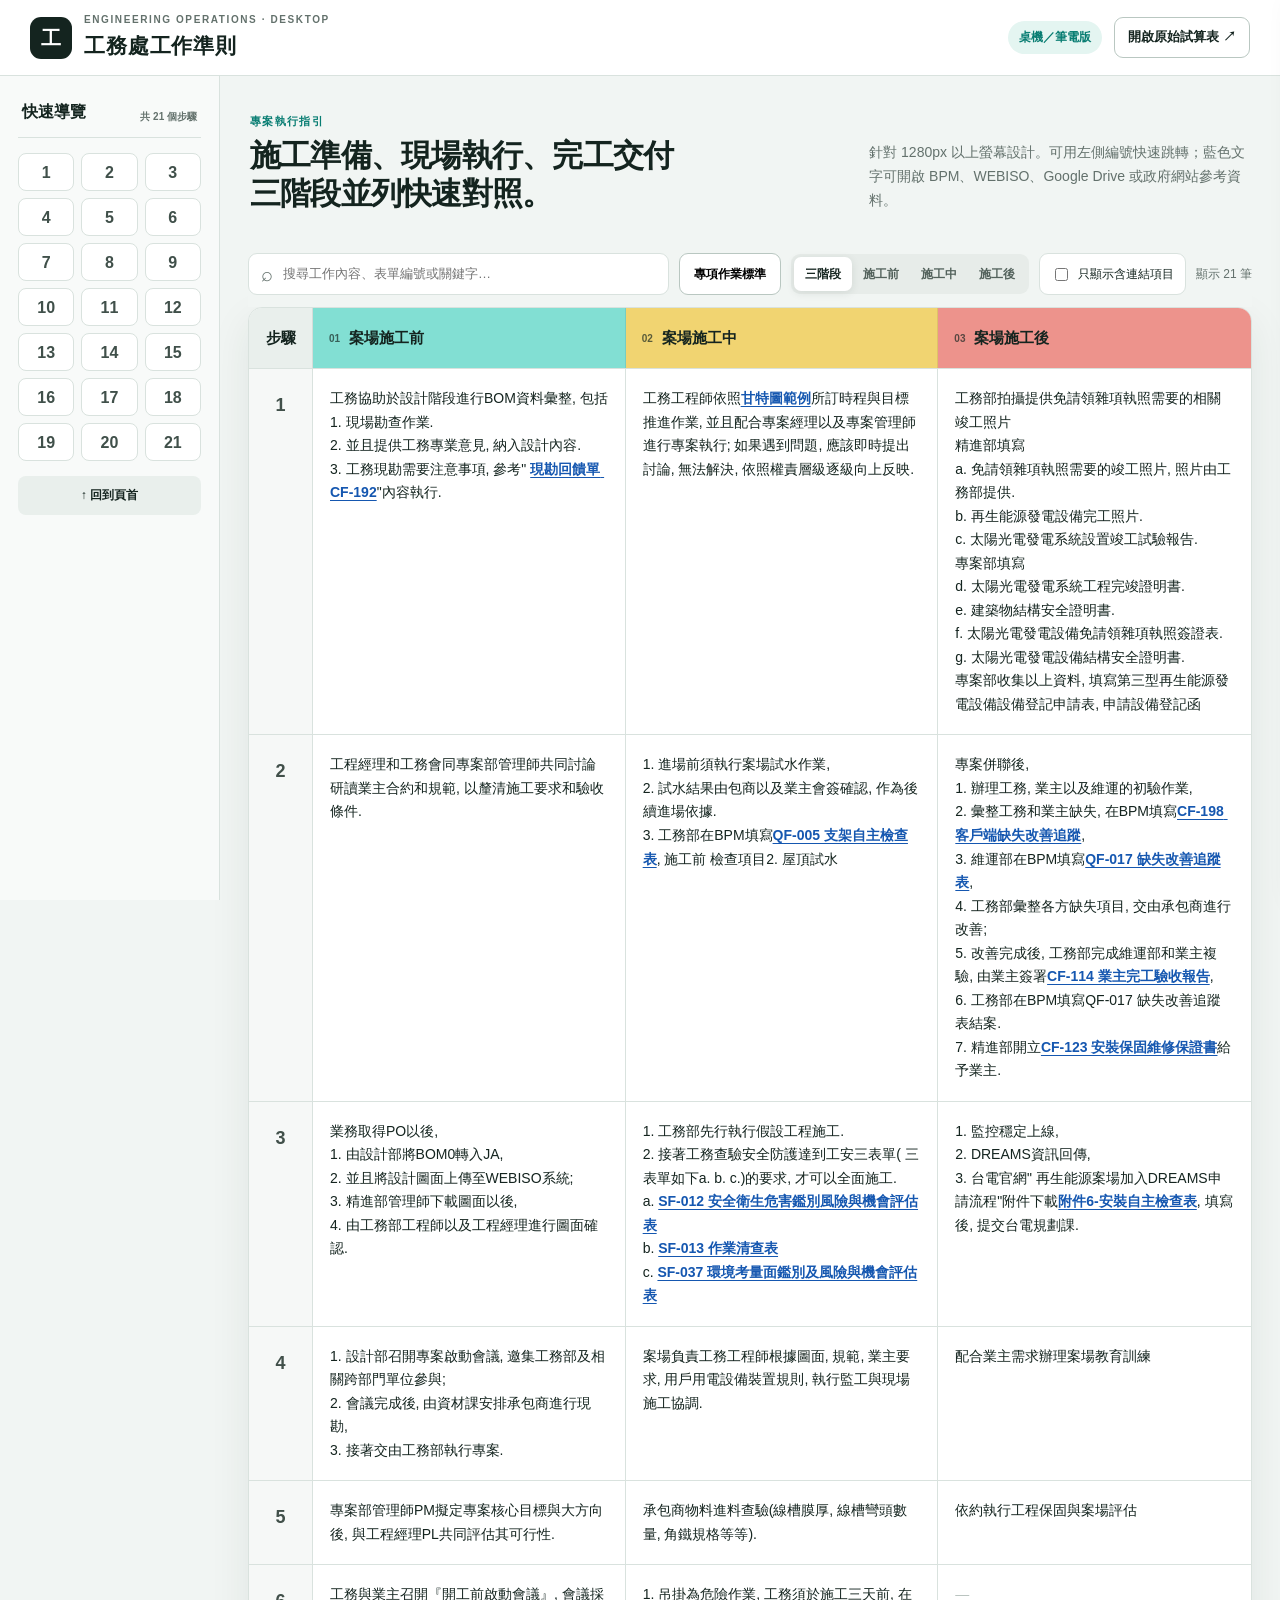
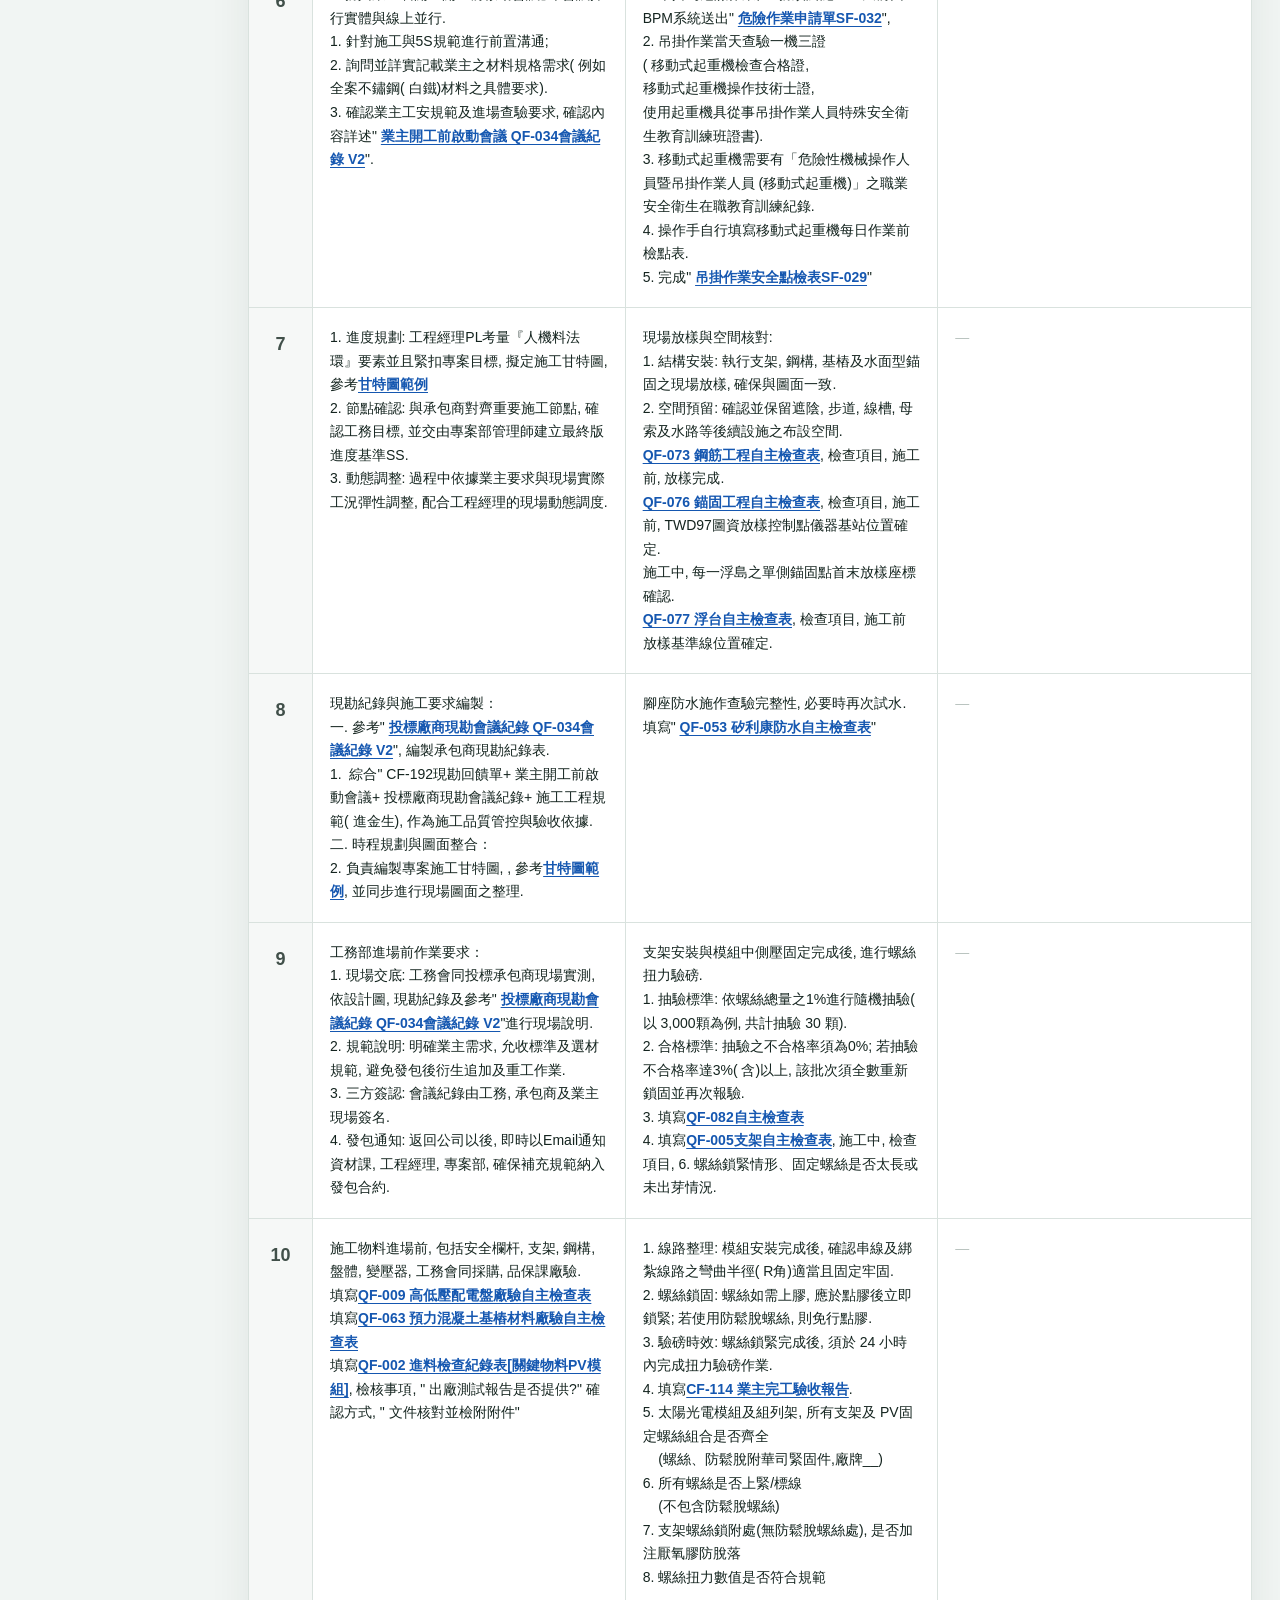
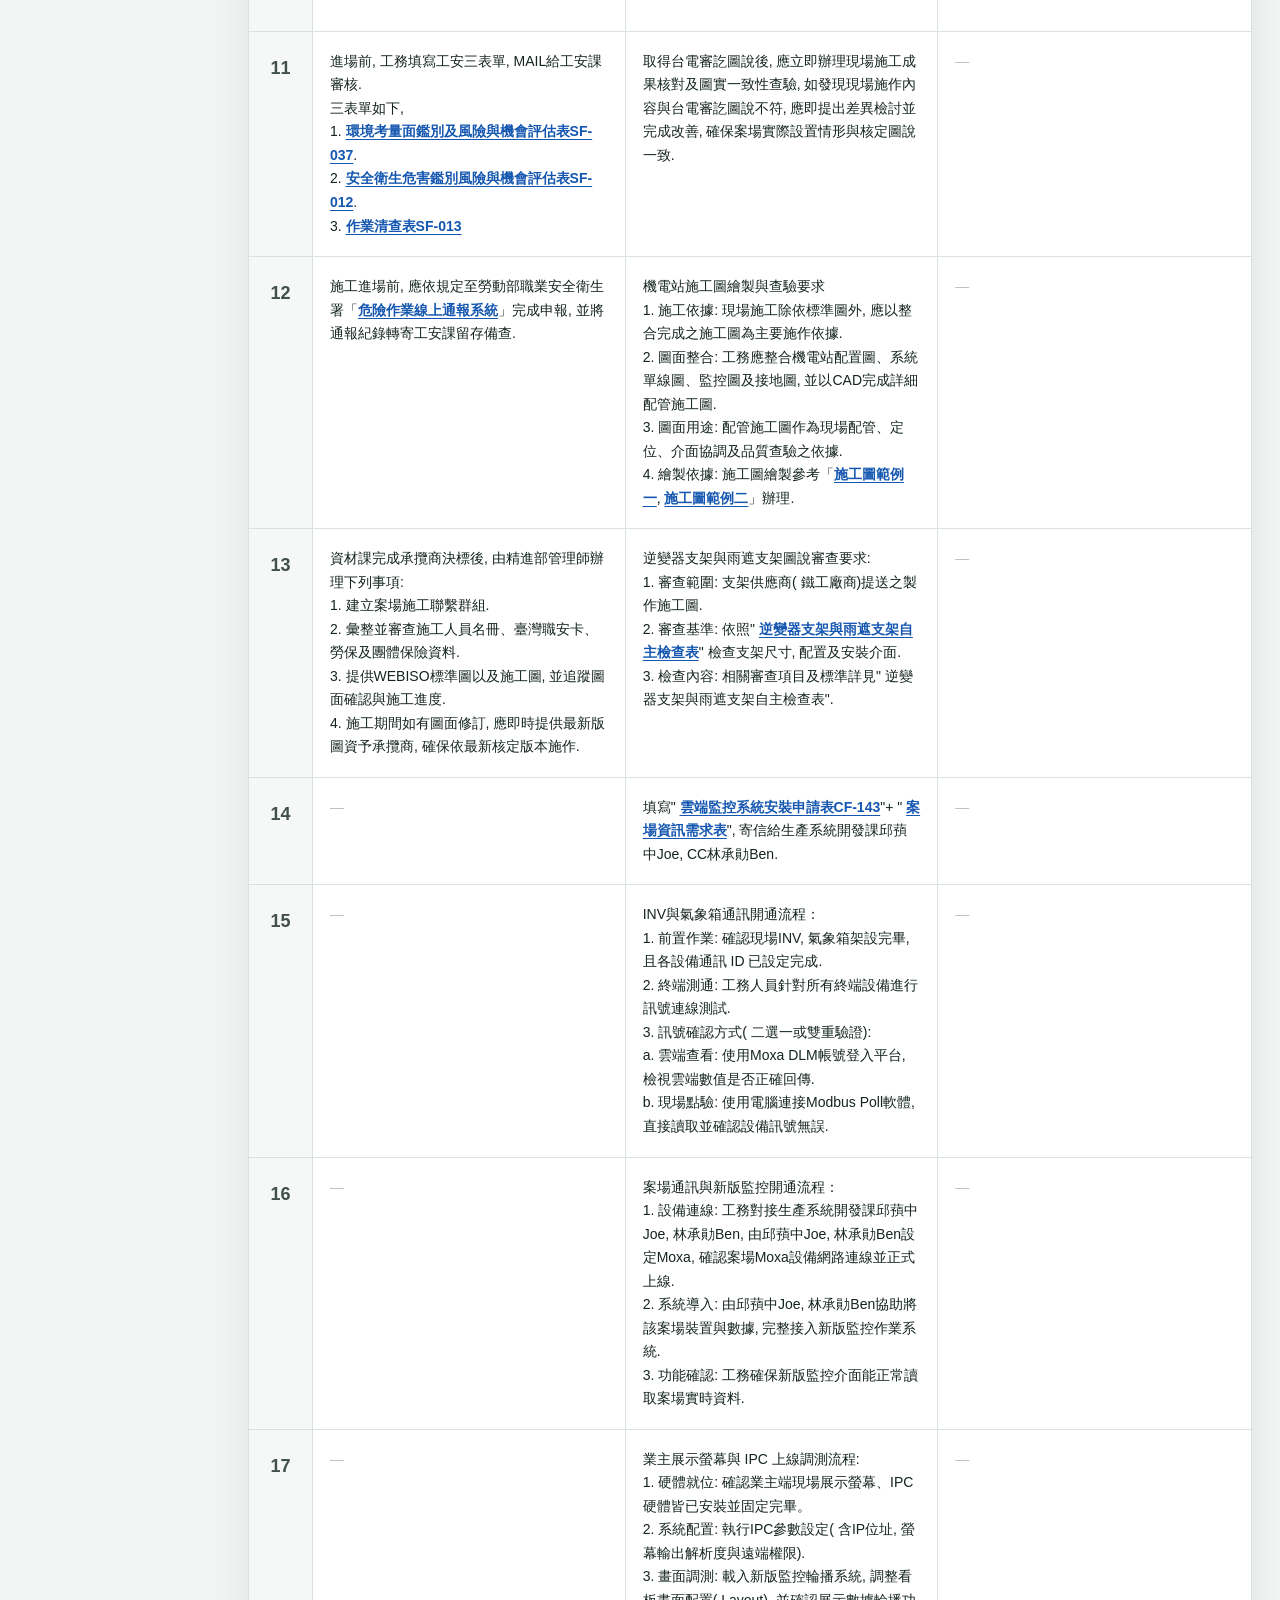
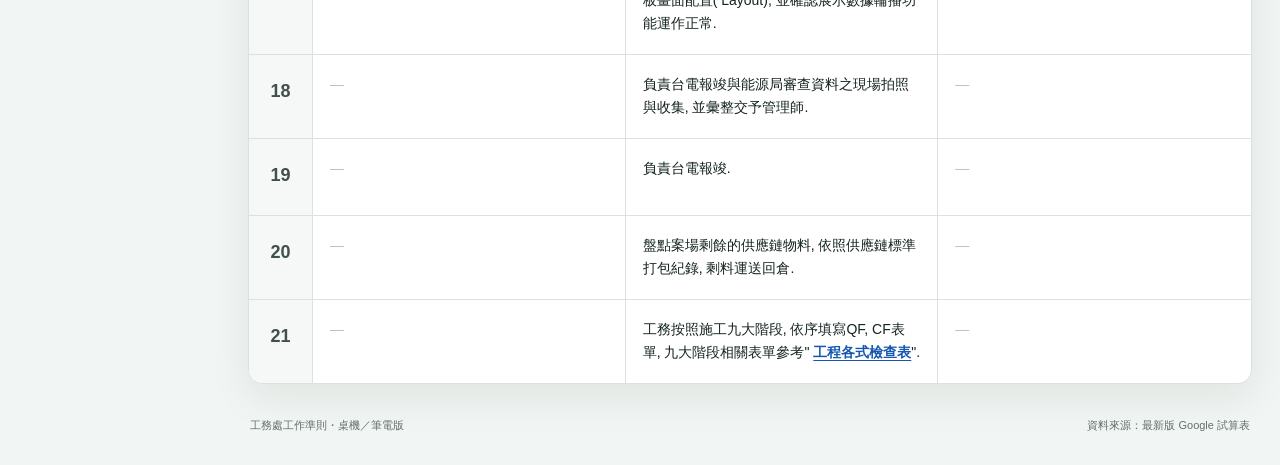
==== index.html @ b561207d "Update index.html" ====
<!doctype html>
<html lang="zh-Hant">
<head>
  <meta charset="utf-8">
  <meta name="viewport" content="width=device-width,initial-scale=1">
  <meta name="description" content="工務處工作準則桌機版：施工前、施工中與施工後工作指引及參考表單">
  <title>工務處工作準則｜桌機版</title>
  <link rel="stylesheet" href="style.css">
</head>
<body>
  <header class="topbar">
    <div class="brand"><span class="brand-mark" aria-hidden="true">工</span><div><p class="eyebrow">ENGINEERING OPERATIONS · DESKTOP</p><h1>工務處工作準則</h1></div></div>
    <div class="header-actions"><span class="desktop-badge">桌機／筆電版</span><a class="source-link" href="https://docs.google.com/spreadsheets/d/1gBMufgeZN5NfxECtjKewOIs8gn62aR02M7CRxchHTWQ/edit" target="_blank" rel="noopener noreferrer">開啟原始試算表 ↗</a></div>
  </header>
  <div class="workspace">
    <aside class="sidebar" aria-label="步驟快速導覽">
      <div class="sidebar-title"><span>快速導覽</span><small>共 21 個步驟</small></div>
      <nav id="stepNav" class="step-nav"></nav>
      <button id="backToTop" class="back-top" type="button">↑ 回到頁首</button>
    </aside>
    <main>
      <section class="intro"><div><p class="kicker">專案執行指引</p><h2>施工準備、現場執行、完工交付<br>三階段並列快速對照。</h2></div><p class="intro-copy">針對 1280px 以上螢幕設計。可用左側編號快速跳轉；藍色文字可開啟 BPM、WEBISO、Google Drive 或政府網站參考資料。</p></section>
      <section class="control-bar" aria-label="內容篩選">
        <label class="search"><span aria-hidden="true">⌕</span><input id="searchInput" type="search" placeholder="搜尋工作內容、表單編號或關鍵字…" autocomplete="off"></label>
<button id="cableOpen" class="special-btn" type="button">
  專項作業標準
</button>
        <nav class="stage-tabs" aria-label="施工階段"><button class="active" data-stage="all">三階段</button><button data-stage="before">施工前</button><button data-stage="during">施工中</button><button data-stage="after">施工後</button></nav>
        <label class="toggle"><input id="linksOnly" type="checkbox"><span>只顯示含連結項目</span></label>
        <span id="resultCount" class="result-count"></span>
      </section>
      <section class="guideline-shell">
        <div class="table-head"><div class="step-head">步驟</div><div class="stage-head before"><span>01</span>案場施工前</div><div class="stage-head during"><span>02</span>案場施工中</div><div class="stage-head after"><span>03</span>案場施工後</div></div>
        <div id="guidelineRows" class="guideline-rows"></div>
        <div id="emptyState" class="empty-state" hidden>找不到符合條件的工作項目。</div>
      </section>
      <footer><span>工務處工作準則・桌機／筆電版</span><span>資料來源：最新版 Google 試算表</span></footer>
    </main>
  </div>
  
<div id="cableOverlay" class="cable-overlay" hidden></div>

<aside id="cablePanel" class="cable-panel"
      aria-label="案場電纜報廢處理標準"
      aria-hidden="true">

  <div class="cable-header">
    <div>
      <small>工務處／專項作業標準 V1</small>
      <h2>案場電纜報廢處理標準</h2>
    </div>
    <button id="cableClose" type="button"
            aria-label="關閉查詢視窗">✕</button>
  </div>

  <div class="cable-body">
    
<section class="cable-section">
  <h3>太陽光電發電系統設計規範 V7</h3>
  <p>版次：2026/11/02｜設計三部</p>
  <p>包含系統設備規格、施工要求及標準圖。</p>
  <a href=https://drive.google.com/drive/u/0/home
     target="_blank"
     rel="noopener noreferrer">
    開啟完整設計規範 ↗
  </a>
</section>
<h3>選擇電纜種類</h3>

    <div class="cable-options">
      <label>
        <input type="radio" name="cableType"
               value="pv" checked>
        太陽能電纜 PV（4～6mm²）
      </label>

      <label>
        <input type="radio" name="cableType"
               value="xlpe">
        XLPE/PVC 電力電纜（8～300mm²）
      </label>

      <label>
        <input type="radio" name="cableType"
               value="hv">
        25kV（含）以上高壓電纜
      </label>
    </div>

    <div id="cableResult" aria-live="polite"></div>
  </div>
</aside>
<script src="script.js"></script>
</body>
</html>
---- style.css ----
:root{--ink:#14241f;--muted:#63716c;--line:#d9e2de;--paper:#fff;--bg:#f1f5f3;--before:#087d72;--during:#9b6505;--after:#ae3c37;--link:#1557b0;--sidebar:220px;--top:76px;--shadow:0 14px 40px rgba(28,52,44,.08)}
*{box-sizing:border-box}html{scroll-behavior:smooth;scroll-padding-top:154px}body{margin:0;background:var(--bg);color:var(--ink);font-family:"Microsoft JhengHei","Noto Sans TC",Arial,sans-serif;line-height:1.7;min-width:1100px}.topbar{height:var(--top);padding:0 30px;display:flex;align-items:center;justify-content:space-between;background:rgba(255,255,255,.96);border-bottom:1px solid var(--line);position:sticky;top:0;z-index:30;backdrop-filter:blur(10px)}.brand{display:flex;gap:12px;align-items:center}.brand-mark{width:42px;height:42px;border-radius:11px;display:grid;place-items:center;background:var(--ink);color:#fff;font-weight:800;font-size:20px}.brand p,.brand h1{margin:0}.eyebrow{font-size:10px;letter-spacing:.16em;color:var(--muted);font-weight:700}.brand h1{font-size:21px;letter-spacing:.04em}.header-actions{display:flex;align-items:center;gap:12px}.desktop-badge{font-size:12px;font-weight:800;color:var(--before);background:#e4f5f1;padding:6px 11px;border-radius:999px}.source-link{color:var(--ink);text-decoration:none;border:1px solid #b9c7c1;border-radius:9px;padding:8px 13px;font-size:13px;font-weight:700}.source-link:hover{background:var(--ink);color:#fff}.workspace{display:grid;grid-template-columns:var(--sidebar) minmax(0,1fr);max-width:1920px;margin:auto}.sidebar{height:calc(100vh - var(--top));position:sticky;top:var(--top);padding:22px 18px;border-right:1px solid var(--line);background:#f8faf9;overflow:auto}.sidebar-title{display:flex;justify-content:space-between;align-items:end;padding:0 4px 12px;border-bottom:1px solid var(--line);font-weight:800}.sidebar-title small{color:var(--muted);font-size:10px;font-weight:600}.step-nav{display:grid;grid-template-columns:repeat(3,1fr);gap:7px;padding:15px 0}.step-nav button{height:38px;border:1px solid var(--line);border-radius:8px;background:#fff;color:#40504a;font:inherit;font-weight:800;cursor:pointer}.step-nav button:hover,.step-nav button.active{color:#fff;background:var(--ink);border-color:var(--ink)}.step-nav button[hidden]{display:none}.back-top{width:100%;border:0;border-radius:8px;background:#e9efec;color:var(--ink);padding:9px;font:inherit;font-size:12px;font-weight:800;cursor:pointer}.back-top:hover{background:#dce6e1}main{width:100%;min-width:0;padding:0 28px}.intro{padding:36px 2px 28px;display:grid;grid-template-columns:minmax(520px,1.2fr) minmax(320px,.8fr);gap:48px;align-items:end}.kicker{margin:0 0 6px;color:var(--before);font-weight:800;letter-spacing:.12em;font-size:11px}.intro h2{font-size:clamp(28px,2.4vw,42px);line-height:1.24;margin:0;letter-spacing:-.025em}.intro-copy{margin:0;color:var(--muted);font-size:14px;max-width:560px}.control-bar{position:sticky;top:var(--top);z-index:22;display:flex;align-items:center;gap:10px;padding:12px 0;background:var(--bg)}.search{height:42px;min-width:300px;max-width:480px;flex:1;display:flex;align-items:center;gap:8px;background:#fff;border:1px solid var(--line);border-radius:9px;padding:0 12px}.search span{font-size:20px;color:var(--muted)}.search input{width:100%;border:0;outline:0;background:transparent;font:inherit;font-size:13px;color:inherit}.stage-tabs{display:flex;background:#e7ece9;border-radius:9px;padding:3px}.stage-tabs button{border:0;background:transparent;border-radius:7px;padding:7px 11px;white-space:nowrap;font:inherit;font-size:12px;font-weight:800;color:#53625c;cursor:pointer}.stage-tabs button.active{background:#fff;color:var(--ink);box-shadow:0 2px 8px rgba(25,45,38,.1)}.toggle{height:42px;display:flex;align-items:center;gap:7px;padding:0 11px;border:1px solid var(--line);border-radius:9px;background:#fff;font-size:12px;cursor:pointer;white-space:nowrap}.toggle input{accent-color:var(--before)}.result-count{margin-left:auto;color:var(--muted);font-size:12px;white-space:nowrap}.guideline-shell{background:var(--paper);border:1px solid var(--line);border-radius:14px;box-shadow:var(--shadow);overflow:clip;margin-bottom:28px}.table-head,.guideline-row{display:grid;grid-template-columns:64px repeat(3,minmax(250px,1fr))}.guideline-shell:not([data-stage="all"]) .table-head{grid-template-columns:64px minmax(0,1fr)}.guideline-shell[data-stage="before"] .stage-head:not(.before),.guideline-shell[data-stage="during"] .stage-head:not(.during),.guideline-shell[data-stage="after"] .stage-head:not(.after){display:none}.table-head{position:sticky;top:calc(var(--top) + 66px);z-index:20;border-bottom:1px solid var(--line)}.table-head>div{min-height:60px;display:flex;align-items:center;padding:11px 16px;font-size:15px;font-weight:800;border-right:1px solid rgba(0,0,0,.08)}.table-head>div:last-child{border-right:0}.step-head{justify-content:center;background:#e9efec}.stage-head span{font-size:10px;opacity:.68;margin-right:9px}.stage-head.before{background:#82dfd3}.stage-head.during{background:#f1d471}.stage-head.after{background:#ed938c}.guideline-row{border-bottom:1px solid var(--line);scroll-margin-top:150px}.guideline-row:last-child{border-bottom:0}.step-cell{background:#f6f8f7;display:flex;align-items:flex-start;justify-content:center;padding-top:21px;font-size:18px;font-weight:800;color:#41504a;border-right:1px solid var(--line)}.content-cell{padding:18px 17px;white-space:pre-wrap;font-size:14px;line-height:1.68;border-right:1px solid var(--line);min-height:76px;overflow-wrap:anywhere}.content-cell:last-child{border-right:0}.content-cell:empty:after{content:"—";color:#bac4c0}.content-cell a{color:var(--link);font-weight:700;text-decoration-thickness:1px;text-underline-offset:3px}.content-cell a:hover{color:#0a3e80;background:#eaf2ff}.guideline-row:hover .content-cell{background:#fbfcfb}.stage-hidden{display:none}.guideline-shell:not([data-stage="all"]) .guideline-row{grid-template-columns:64px minmax(0,1fr)}.guideline-shell[data-stage="all"] .content-cell[data-stage="before"]{grid-column:2}.guideline-shell[data-stage="all"] .content-cell[data-stage="during"]{grid-column:3}.guideline-shell[data-stage="all"] .content-cell[data-stage="after"]{grid-column:4}.empty-state{text-align:center;padding:65px 20px;color:var(--muted)}footer{padding:4px 2px 30px;color:var(--muted);display:flex;justify-content:space-between;font-size:11px}
@media(max-width:1250px){:root{--sidebar:190px}main{padding:0 20px}.intro{grid-template-columns:1fr;gap:12px}.control-bar{gap:7px}.search{min-width:260px}.stage-tabs button{padding:7px 8px}.content-cell{font-size:13px;padding:16px 14px}}
@media print{body{min-width:0;background:#fff}.topbar,.sidebar,.control-bar,footer{display:none}.workspace{display:block}.intro{padding:10px 0 18px}.guideline-shell{box-shadow:none}.table-head{position:static}.content-cell{font-size:10px;padding:9px}.step-cell{font-size:12px;padding-top:9px}main{padding:0}}

/* 專項作業標準入口 */
.special-btn {
  border: 1px solid #b9c7c1;
  background: white;
  border-radius: 9px;
  padding: 10px 14px;
  font: inherit;
  font-size: 12px;
  font-weight: 800;
  white-space: nowrap;
  cursor: pointer;
}
.special-btn:hover {
  background: #e4f5f1;
}

/* 遮罩 */
.cable-overlay[hidden] {
  display: none;
}
.cable-overlay {
  position: fixed;
  inset: 0;
  background: rgba(0,0,0,.35);
  z-index: 100;
}

/* 右側抽屜 */
.cable-panel {
  position: fixed;
  right: 0;
  top: 0;
  width: min(580px, 100vw);
  height: 100vh;
  height: 100dvh;
  background: #fff;
  z-index: 101;
  box-shadow: -8px 0 30px rgba(0,0,0,.15);
  transform: translateX(105%);
  transition: transform .25s ease;
  display: flex;
  flex-direction: column;
}
.cable-panel.open {
  transform: translateX(0);
}
.cable-header {
  display: flex;
  justify-content: space-between;
  align-items: flex-start;
  padding: 22px;
  border-bottom: 1px solid #d9e2de;
}
.cable-header small {
  color: #63716c;
}
.cable-header h2 {
  font-size: 21px;
  margin: 4px 0 0;
}
#cableClose {
  border: 0;
  background: #e9efec;
  padding: 8px 13px;
  border-radius: 8px;
  cursor: pointer;
}
.cable-body {
  padding: 22px;
  overflow-y: auto;
  flex: 1;
}
.cable-body h3 {
  margin: 0 0 12px;
}
.cable-options {
  display: grid;
  gap: 9px;
  margin-bottom: 24px;
}
.cable-options label {
  border: 1px solid #d9e2de;
  border-radius: 9px;
  padding: 11px;
  cursor: pointer;
}
.cable-options label:has(input:checked) {
  background: #e4f5f1;
  border-color: #087d72;
}
.cable-options input {
  accent-color: #087d72;
  margin-right: 8px;
}

/* 查詢結果 */
.cable-section {
  background: #f8faf9;
  border: 1px solid #d9e2de;
  border-radius: 11px;
  margin-bottom: 13px;
  padding: 16px;
}
.cable-section h3 {
  color: #14241f;
  font-size: 16px;
  margin: 0 0 10px;
}
.cable-section ol {
  margin: 0;
  padding-left: 24px;
}
.cable-section li {
  margin: 5px 0;
}
.cable-section h4 {
  margin: 12px 0 6px;
  color: #087d72;
}
.cable-section h4:first-of-type {
  margin-top: 0;
}
.cable-section li,
.cable-section p {
  font-size: 14px;
  line-height: 1.8;
}
body.cable-open {
  overflow: hidden;
}

@media (max-width: 600px) {
  .cable-header, .cable-body {
    padding: 16px;
  }
  .cable-header h2 {
    font-size: 18px;
  }
}
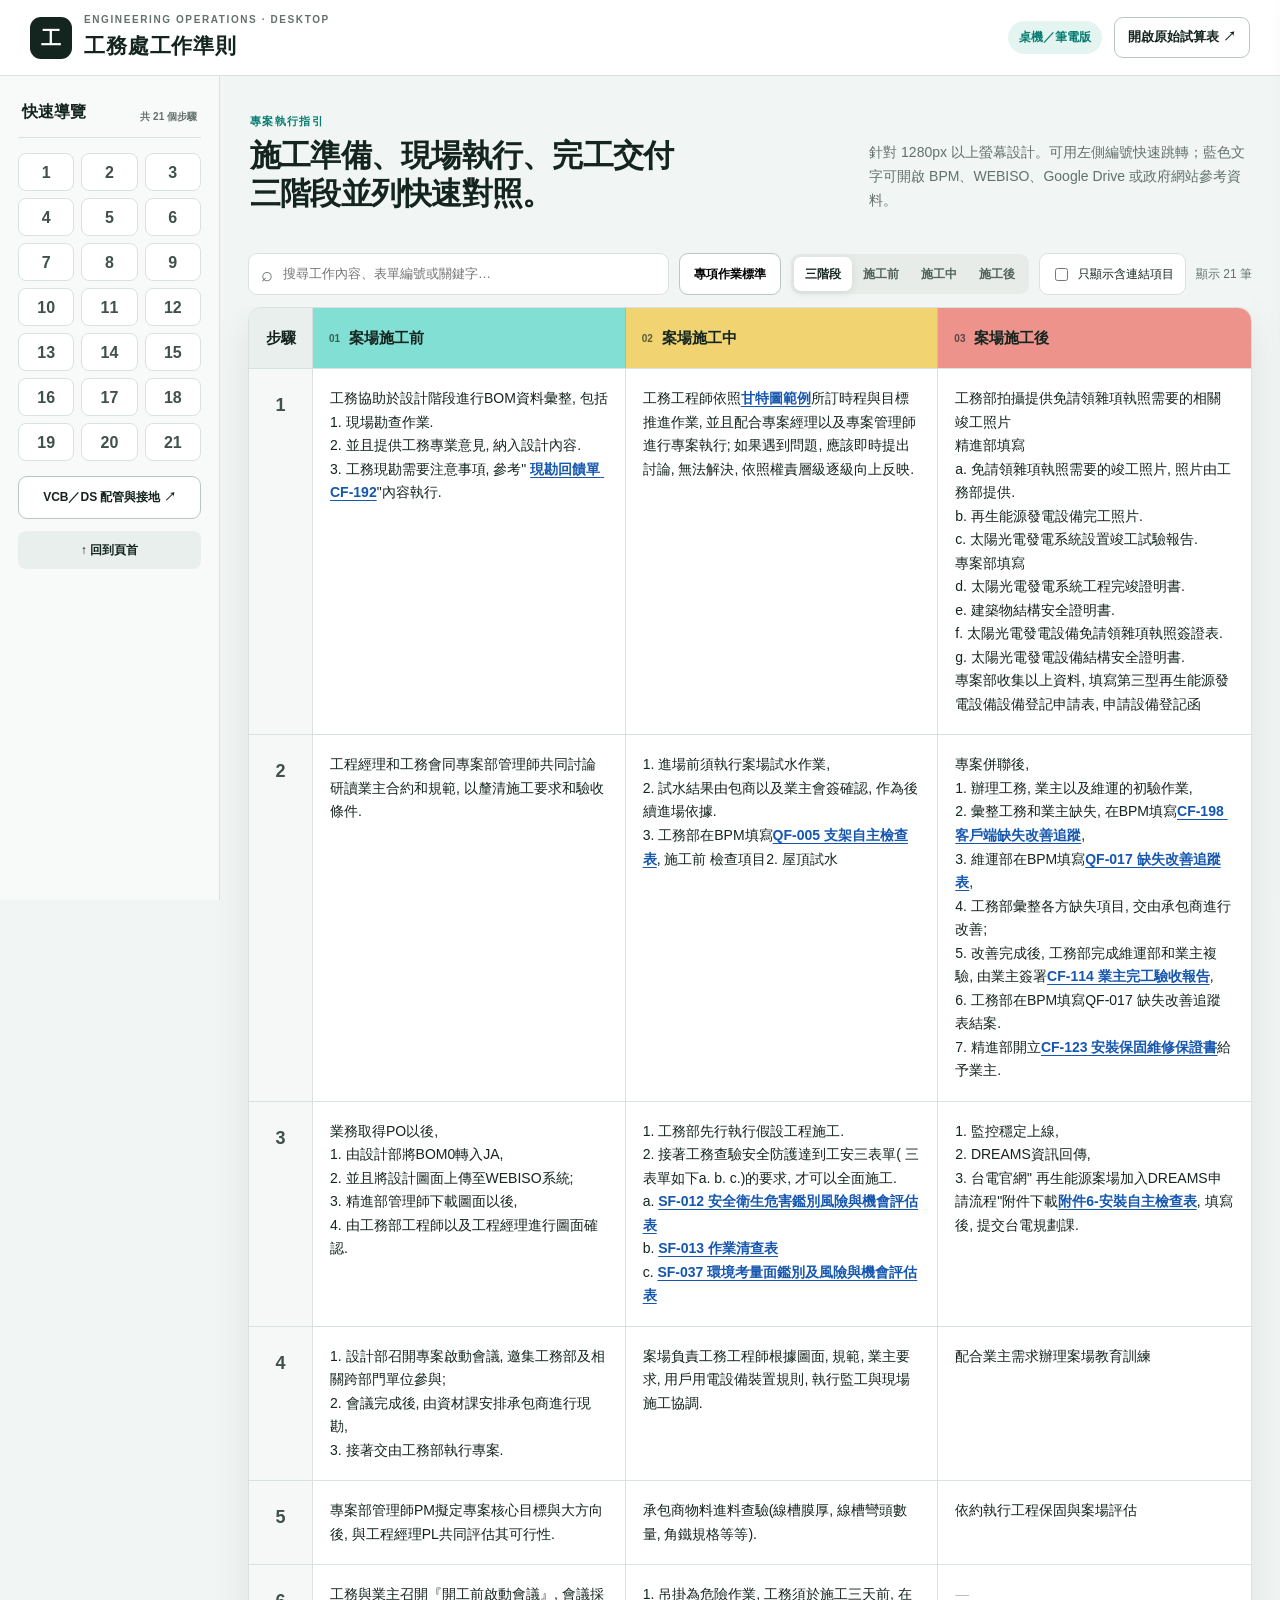
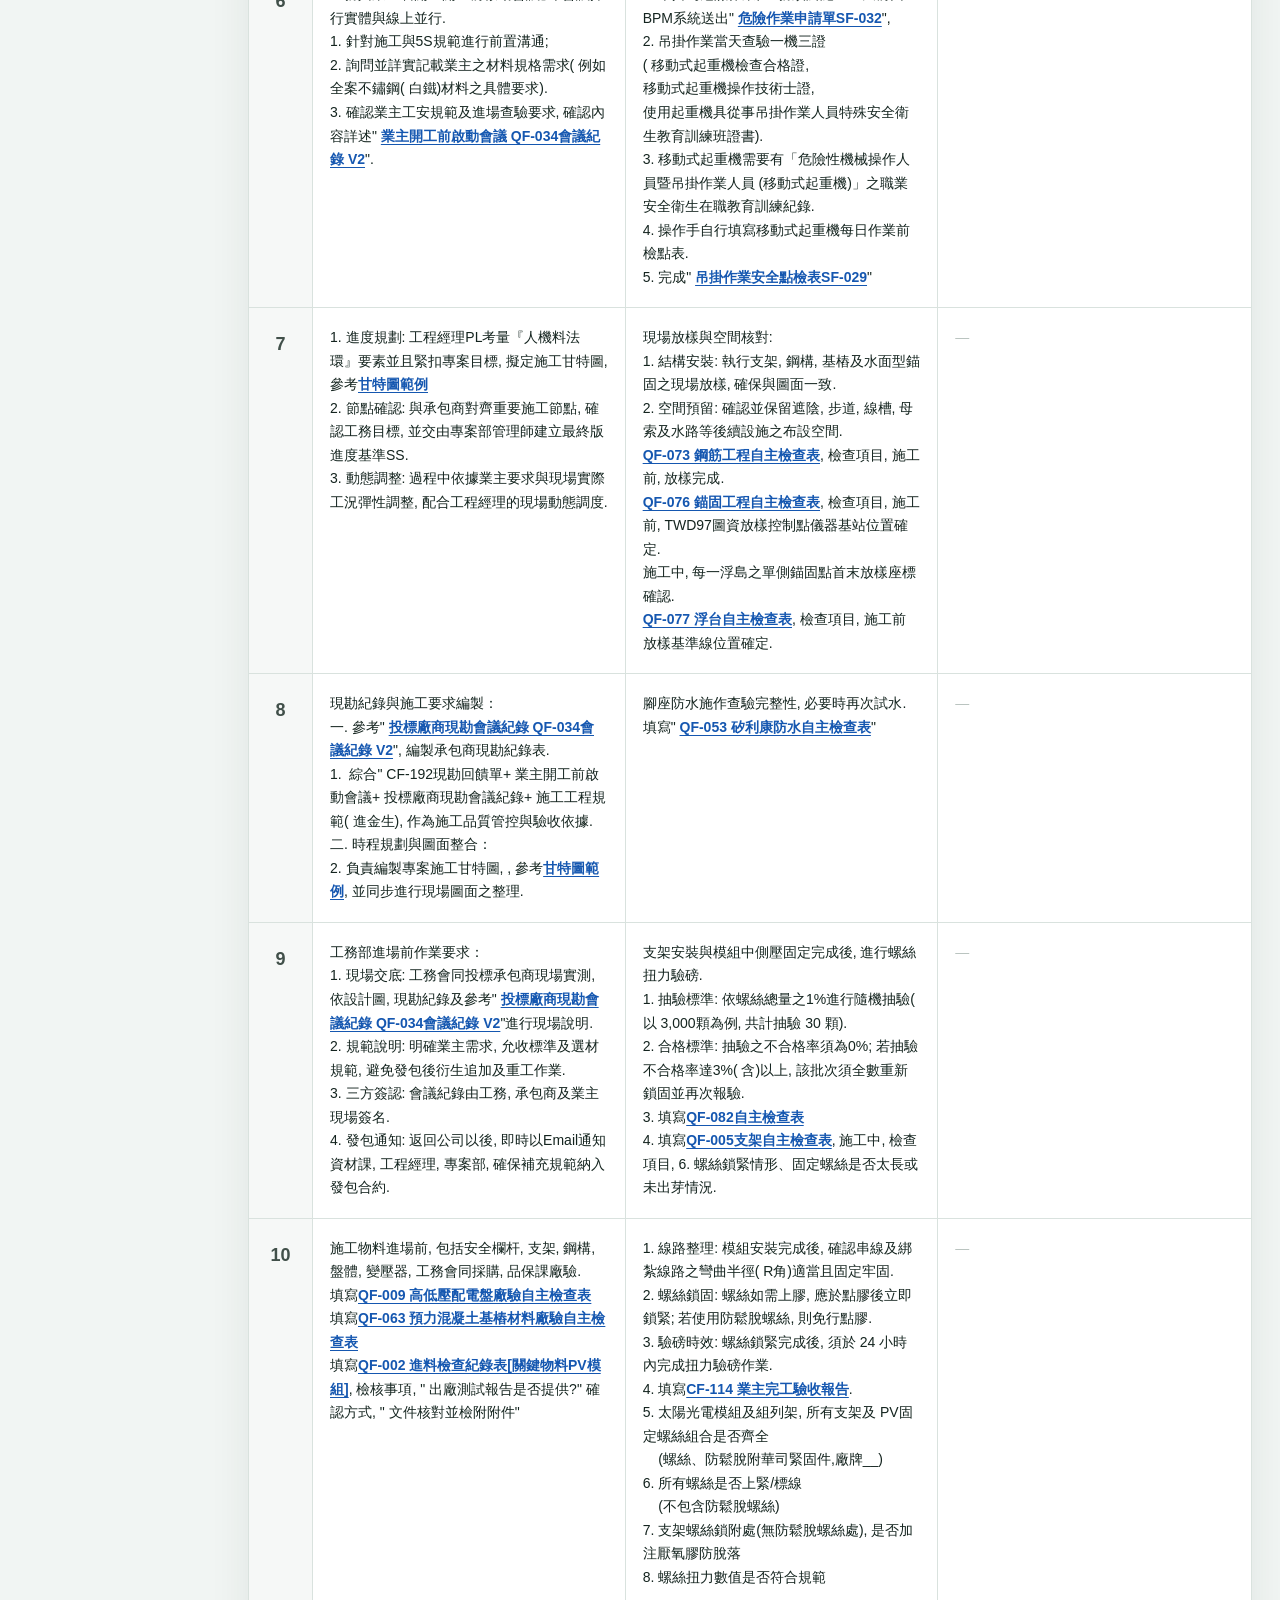
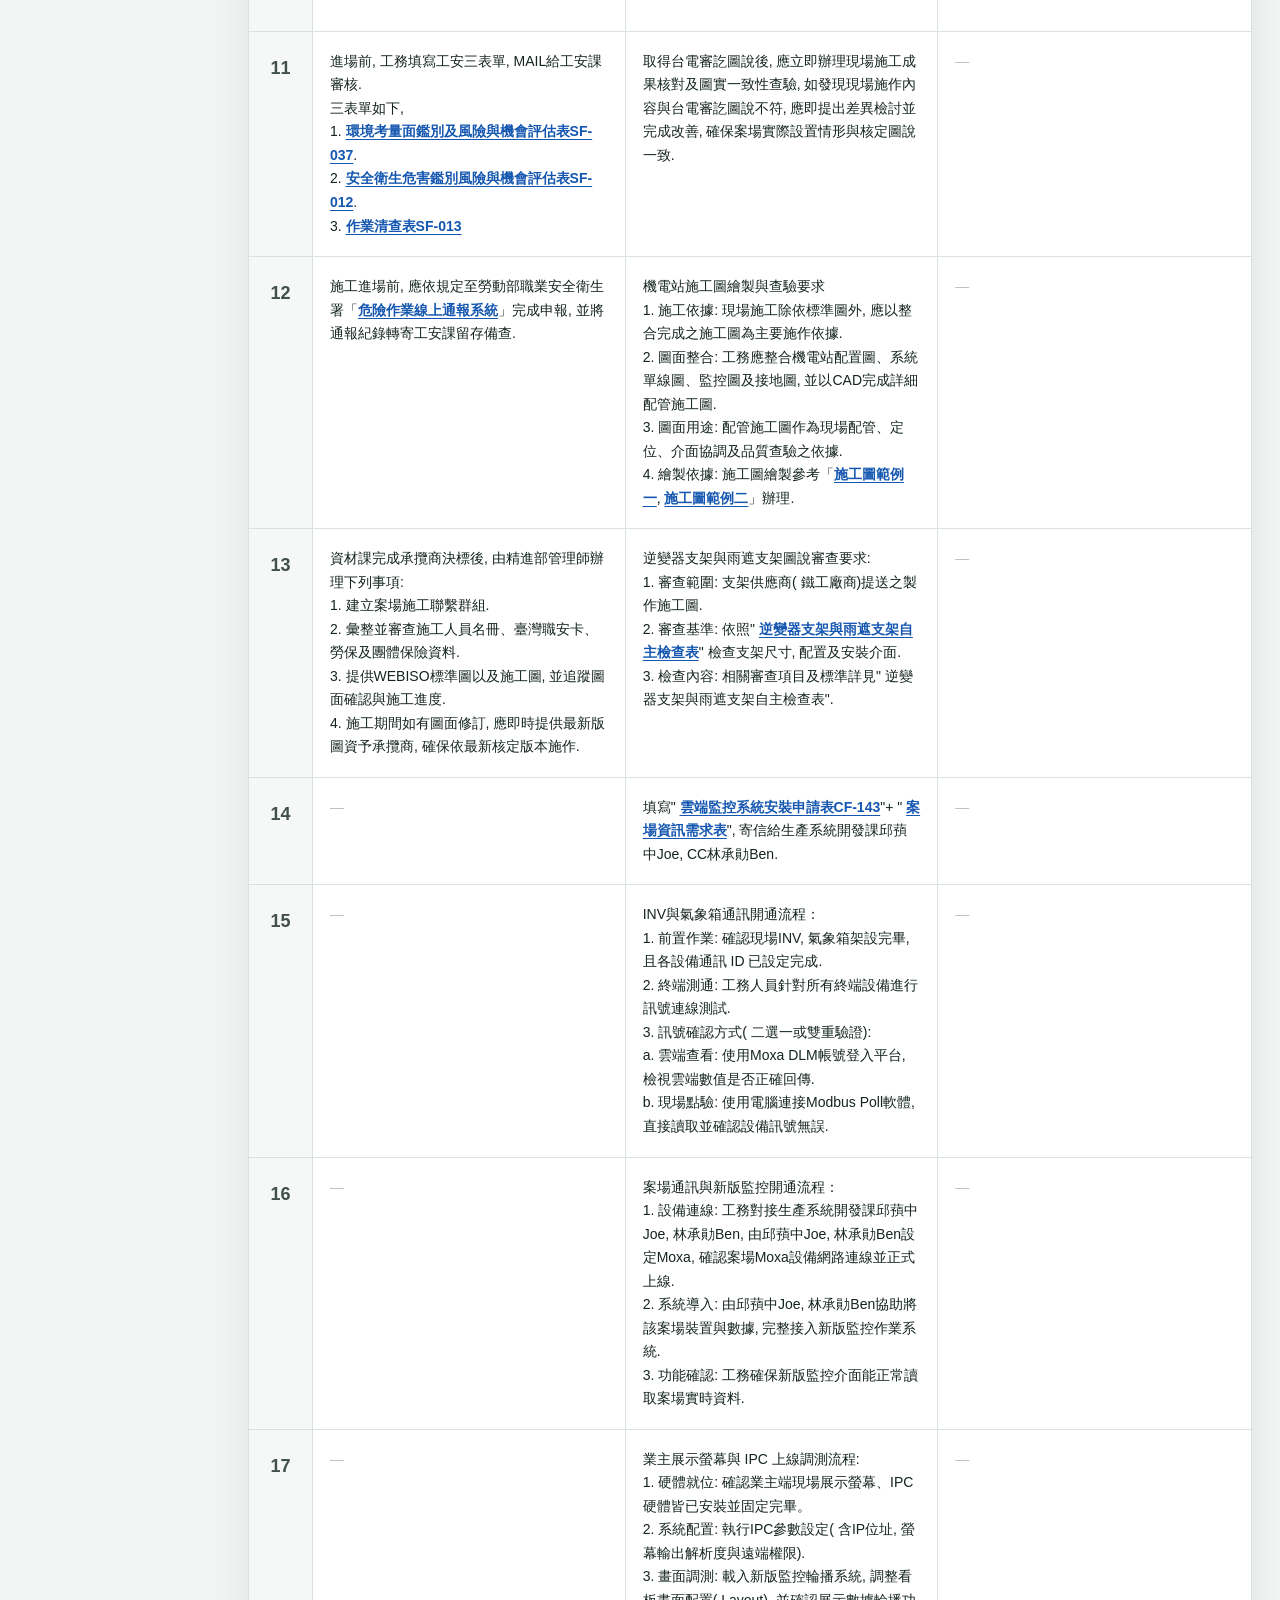
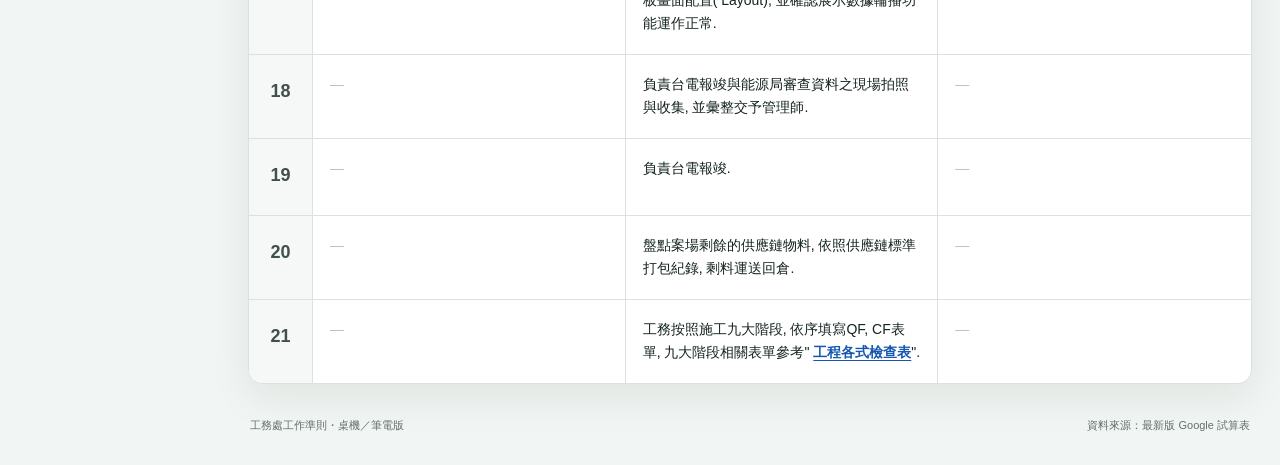
==== commit 412f99f0: "Add VCB and DS piping reference page from 2507_001 with source and navigation" ====
--- a/index.html
+++ b/index.html
@@ -16,6 +16,7 @@
     <aside class="sidebar" aria-label="步驟快速導覽">
       <div class="sidebar-title"><span>快速導覽</span><small>共 21 個步驟</small></div>
       <nav id="stepNav" class="step-nav"></nav>
+      <a class="special-btn" href="2507.html" style="display:block;text-align:center;text-decoration:none;color:inherit;margin-bottom:12px">VCB／DS 配管與接地 ↗</a>
       <button id="backToTop" class="back-top" type="button">↑ 回到頁首</button>
     </aside>
     <main>
@@ -55,16 +56,21 @@
 
   <div class="cable-body">
     
+
 <section class="cable-section">
   <h3>太陽光電發電系統設計規範 V7</h3>
   <p>版次：2026/11/02｜設計三部</p>
   <p>包含系統設備規格、施工要求及標準圖。</p>
-  <a href=https://drive.google.com/drive/u/0/home
+
+  <a href="https://drive.google.com/file/d/191LXZxrk0LIBOoqGJbNFPIChPQBLdpWG/view?usp=drive_link"
      target="_blank"
      rel="noopener noreferrer">
     開啟完整設計規範 ↗
   </a>
 </section>
+
+<section class="cable-section"><h3>VCB／DS 配管與接地筆記</h3><p>設備接地、監控通訊、UPS 電源及 PT／MOF／DS 配管路徑，附手寫原稿核對。</p><a href="2507.html">開啟一頁式作業參考 ↗</a></section>
+
 <h3>選擇電纜種類</h3>
 
     <div class="cable-options">
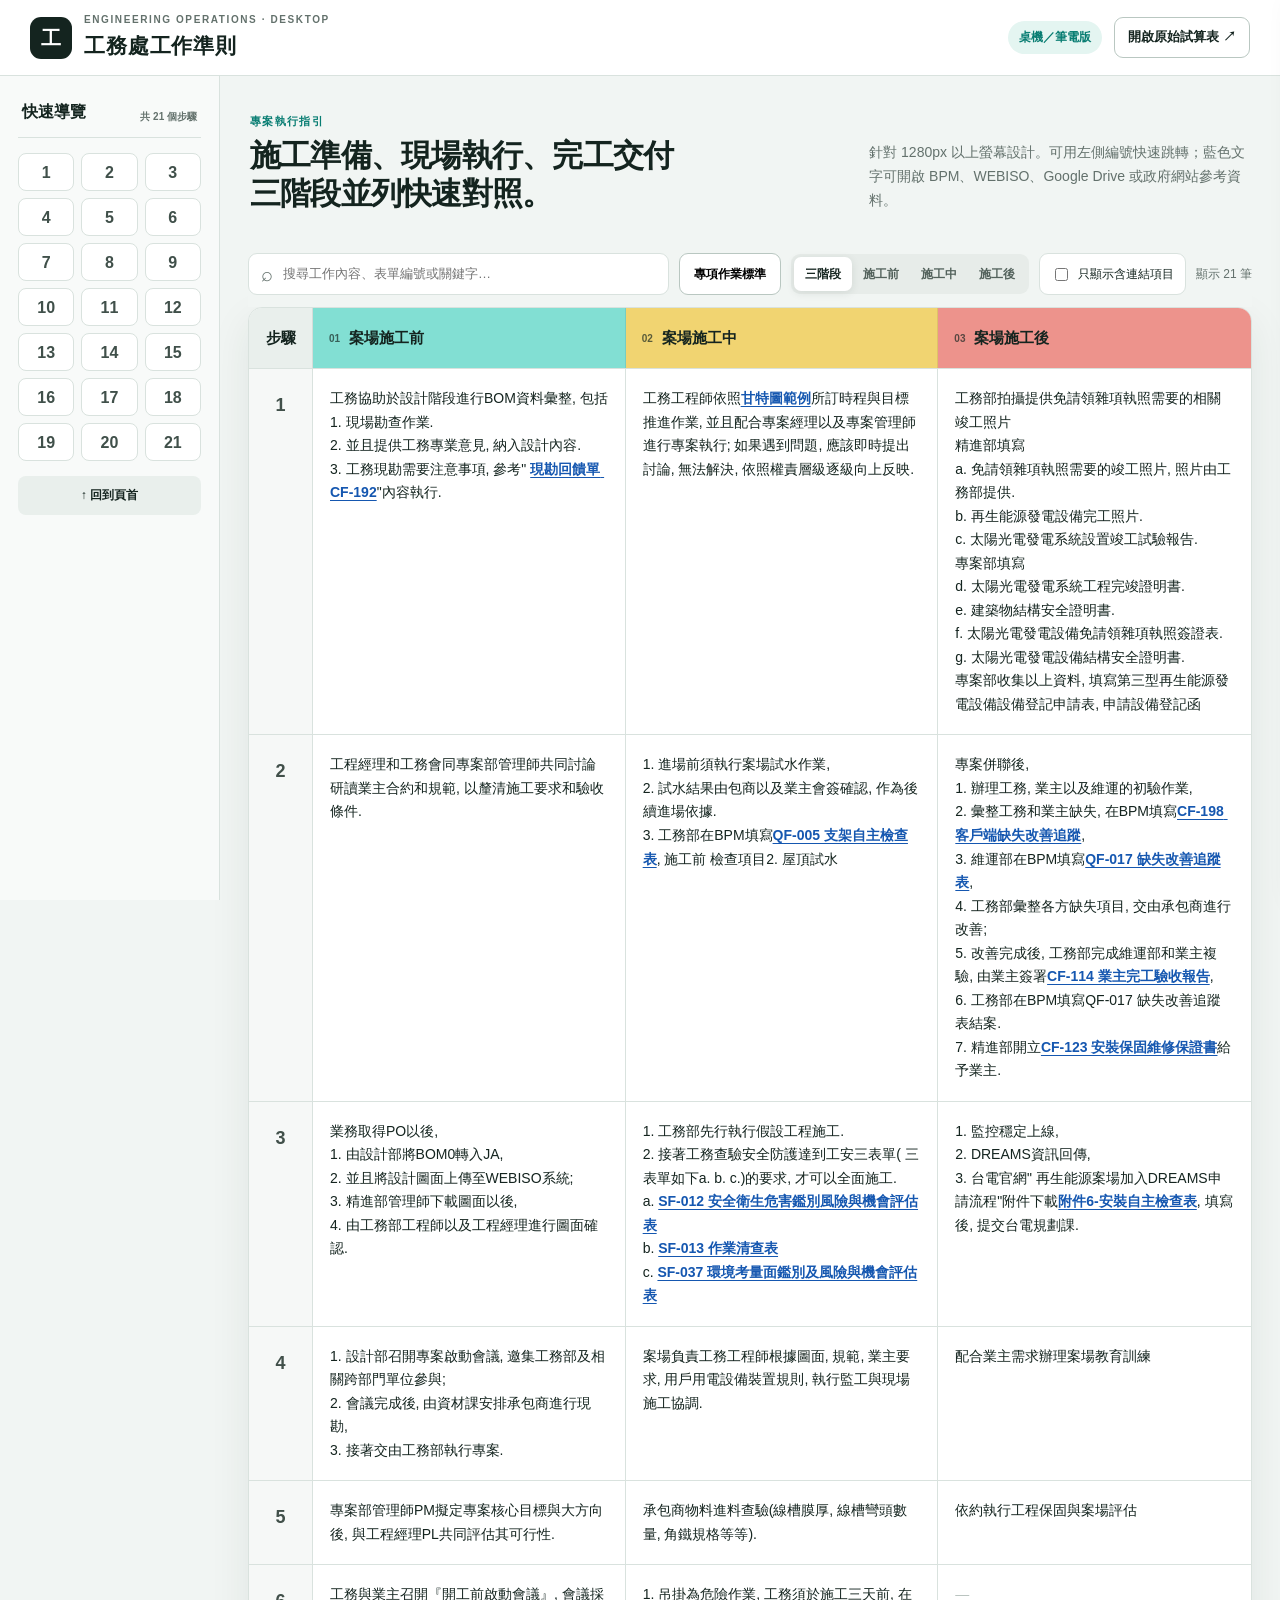
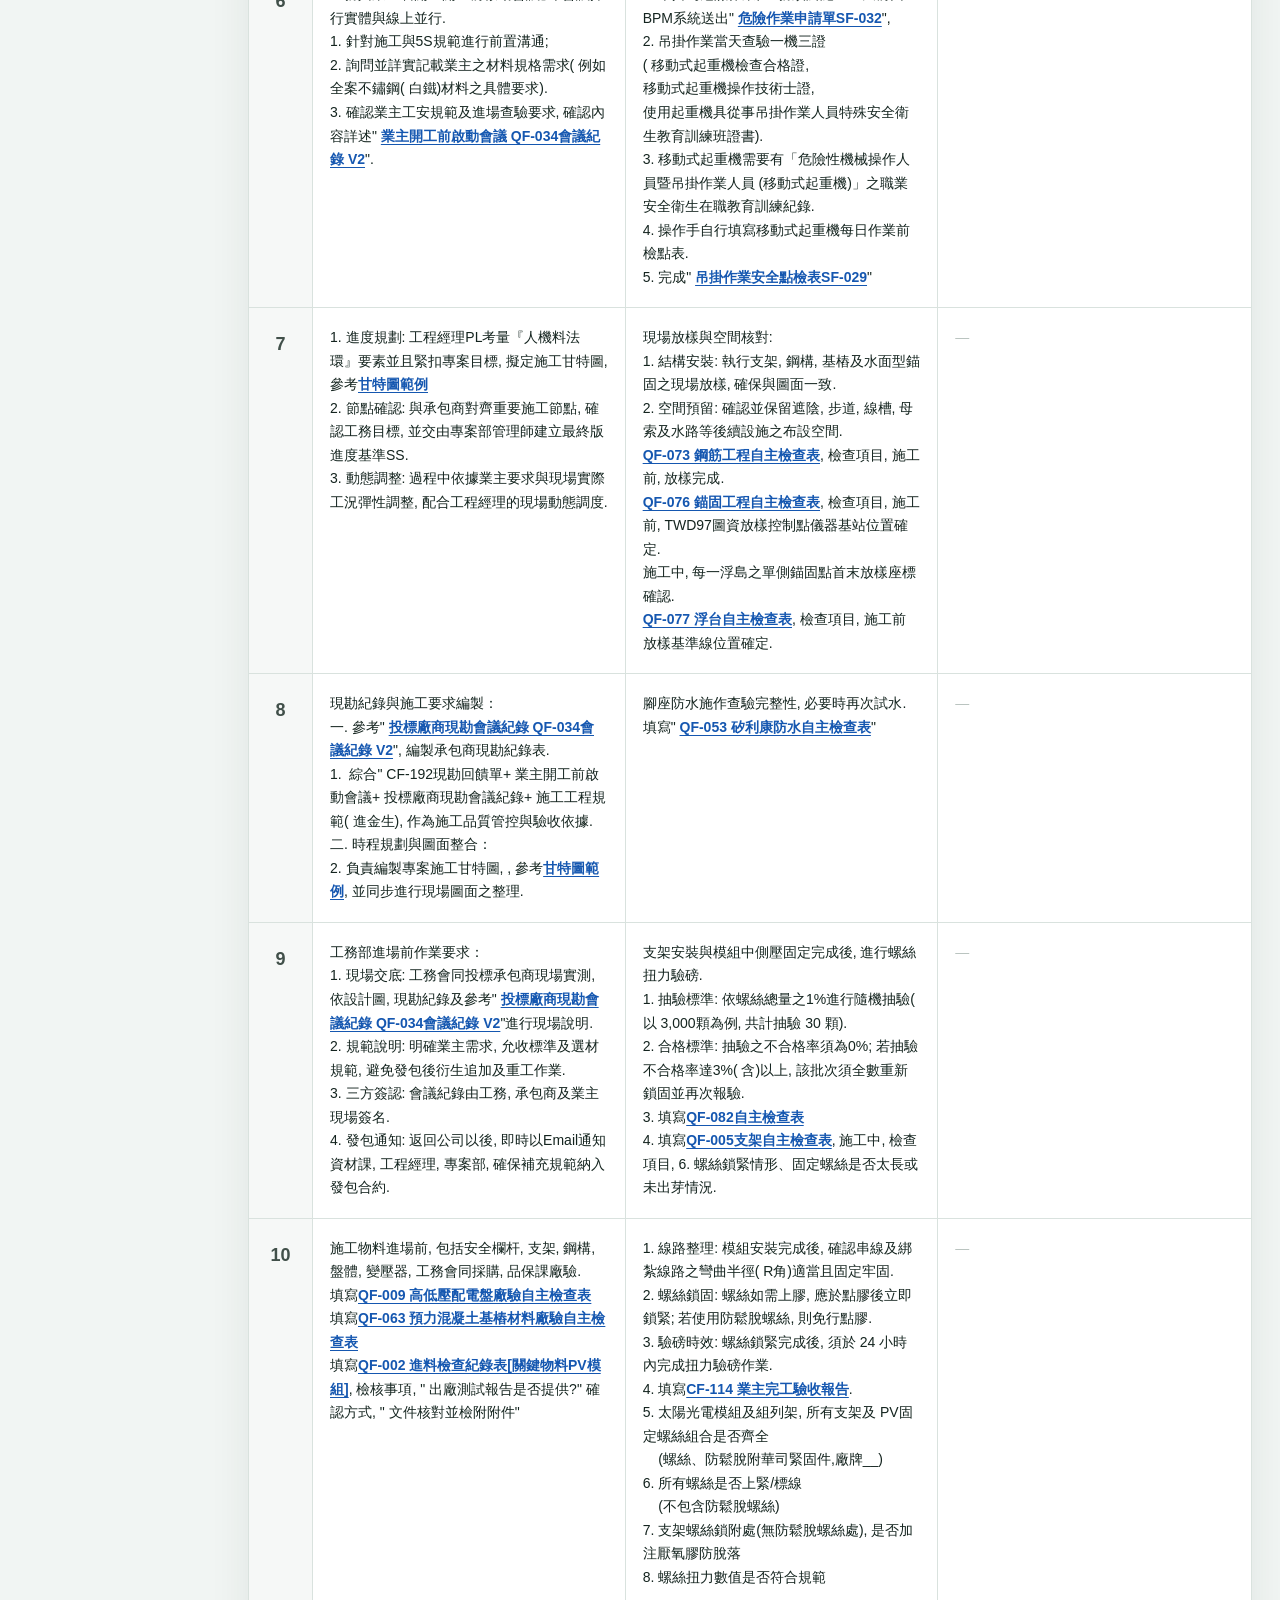
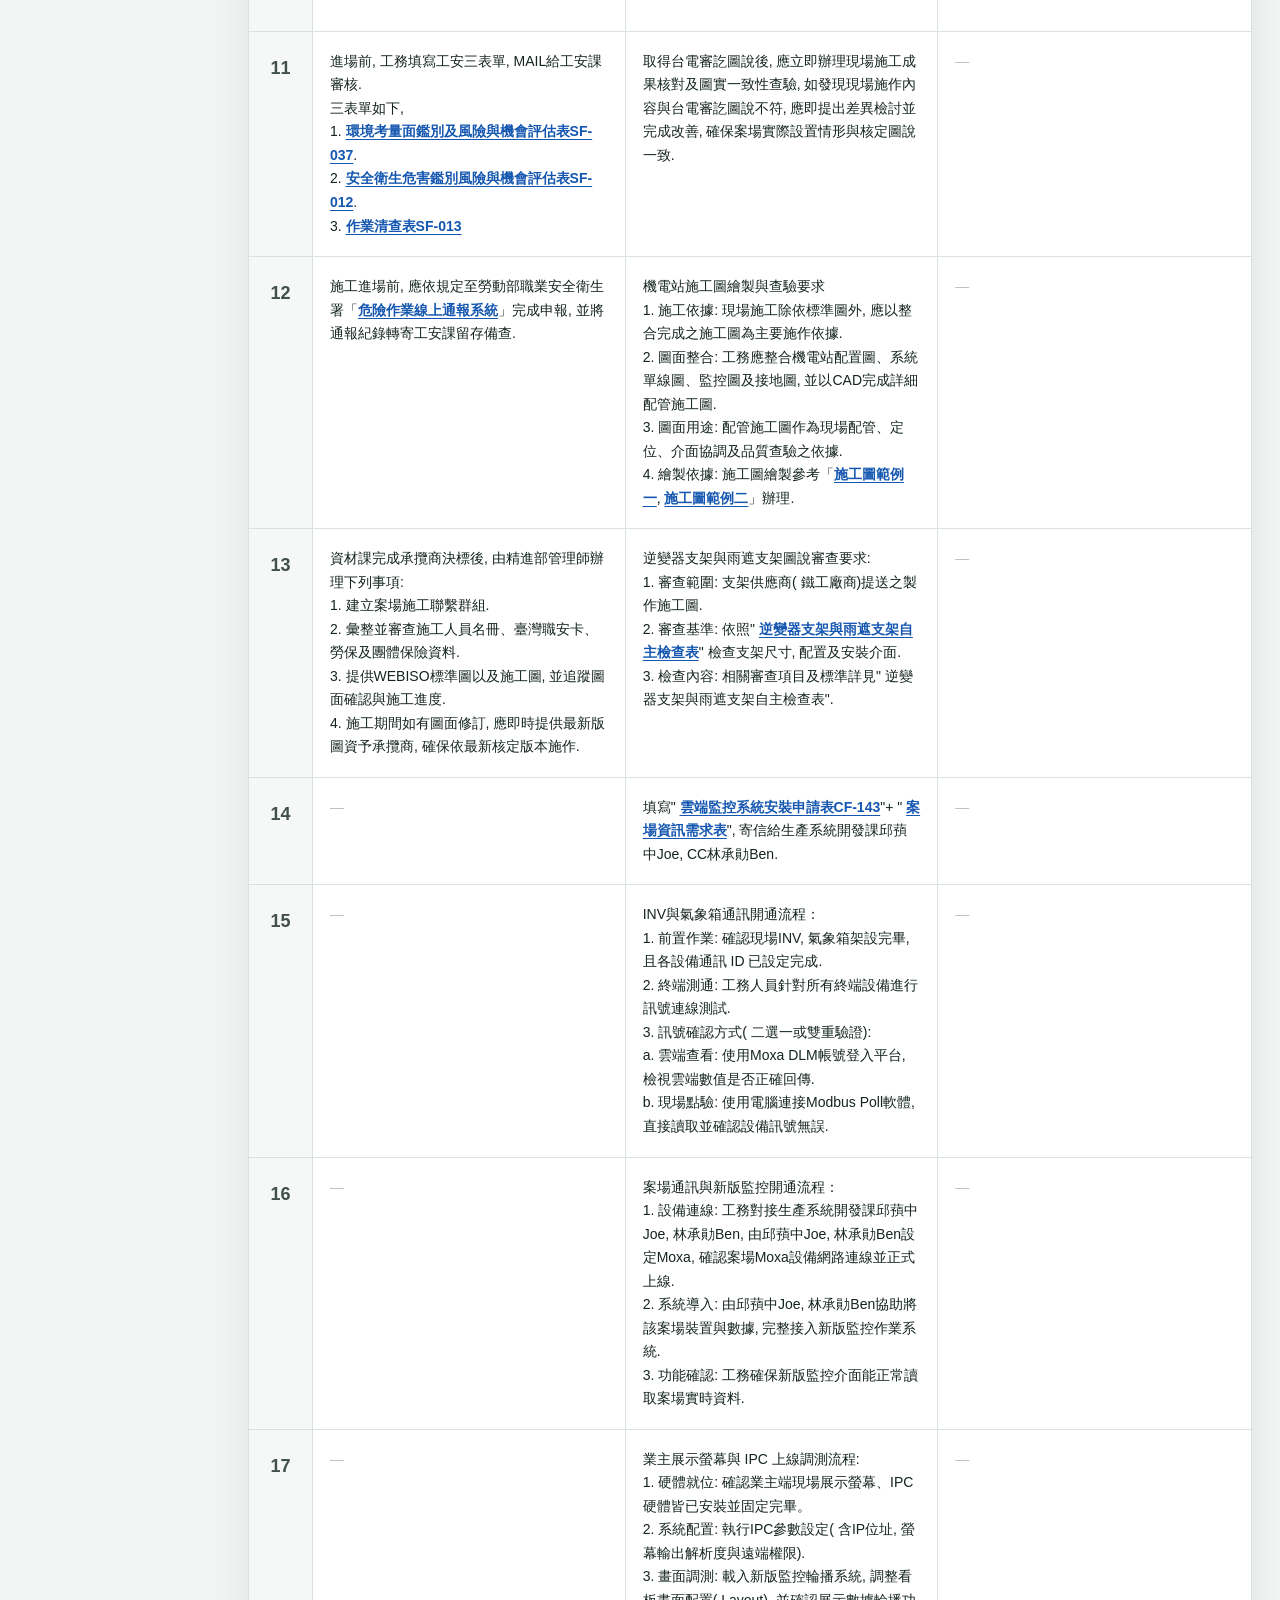
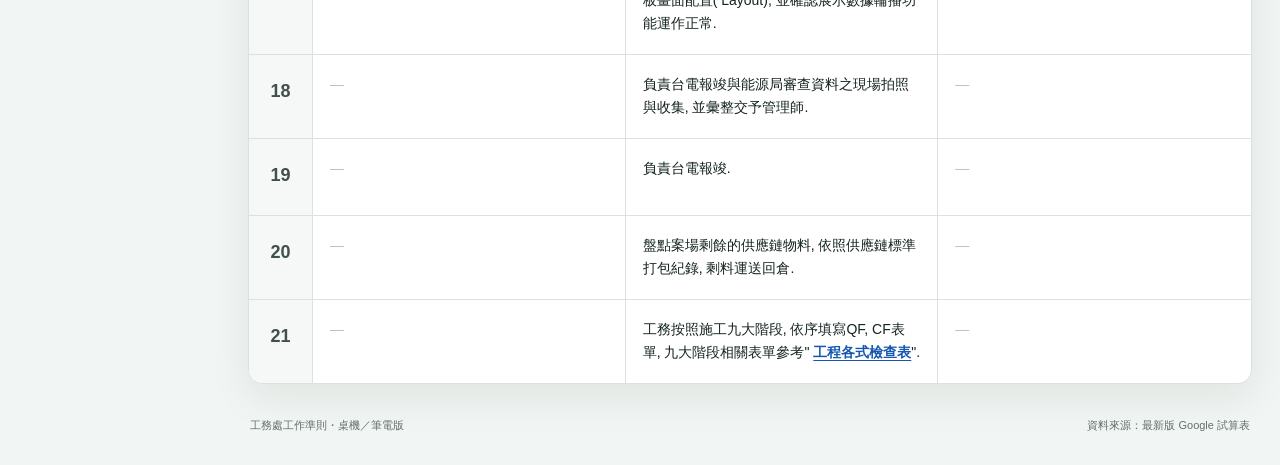
==== commit bfea081b: "Remove VCB and DS piping notes page and both navigation entries" ====
--- a/index.html
+++ b/index.html
@@ -16,7 +16,6 @@
     <aside class="sidebar" aria-label="步驟快速導覽">
       <div class="sidebar-title"><span>快速導覽</span><small>共 21 個步驟</small></div>
       <nav id="stepNav" class="step-nav"></nav>
-      <a class="special-btn" href="2507.html" style="display:block;text-align:center;text-decoration:none;color:inherit;margin-bottom:12px">VCB／DS 配管與接地 ↗</a>
       <button id="backToTop" class="back-top" type="button">↑ 回到頁首</button>
     </aside>
     <main>
@@ -69,8 +68,6 @@
   </a>
 </section>
 
-<section class="cable-section"><h3>VCB／DS 配管與接地筆記</h3><p>設備接地、監控通訊、UPS 電源及 PT／MOF／DS 配管路徑，附手寫原稿核對。</p><a href="2507.html">開啟一頁式作業參考 ↗</a></section>
-
 <h3>選擇電纜種類</h3>
 
     <div class="cable-options">
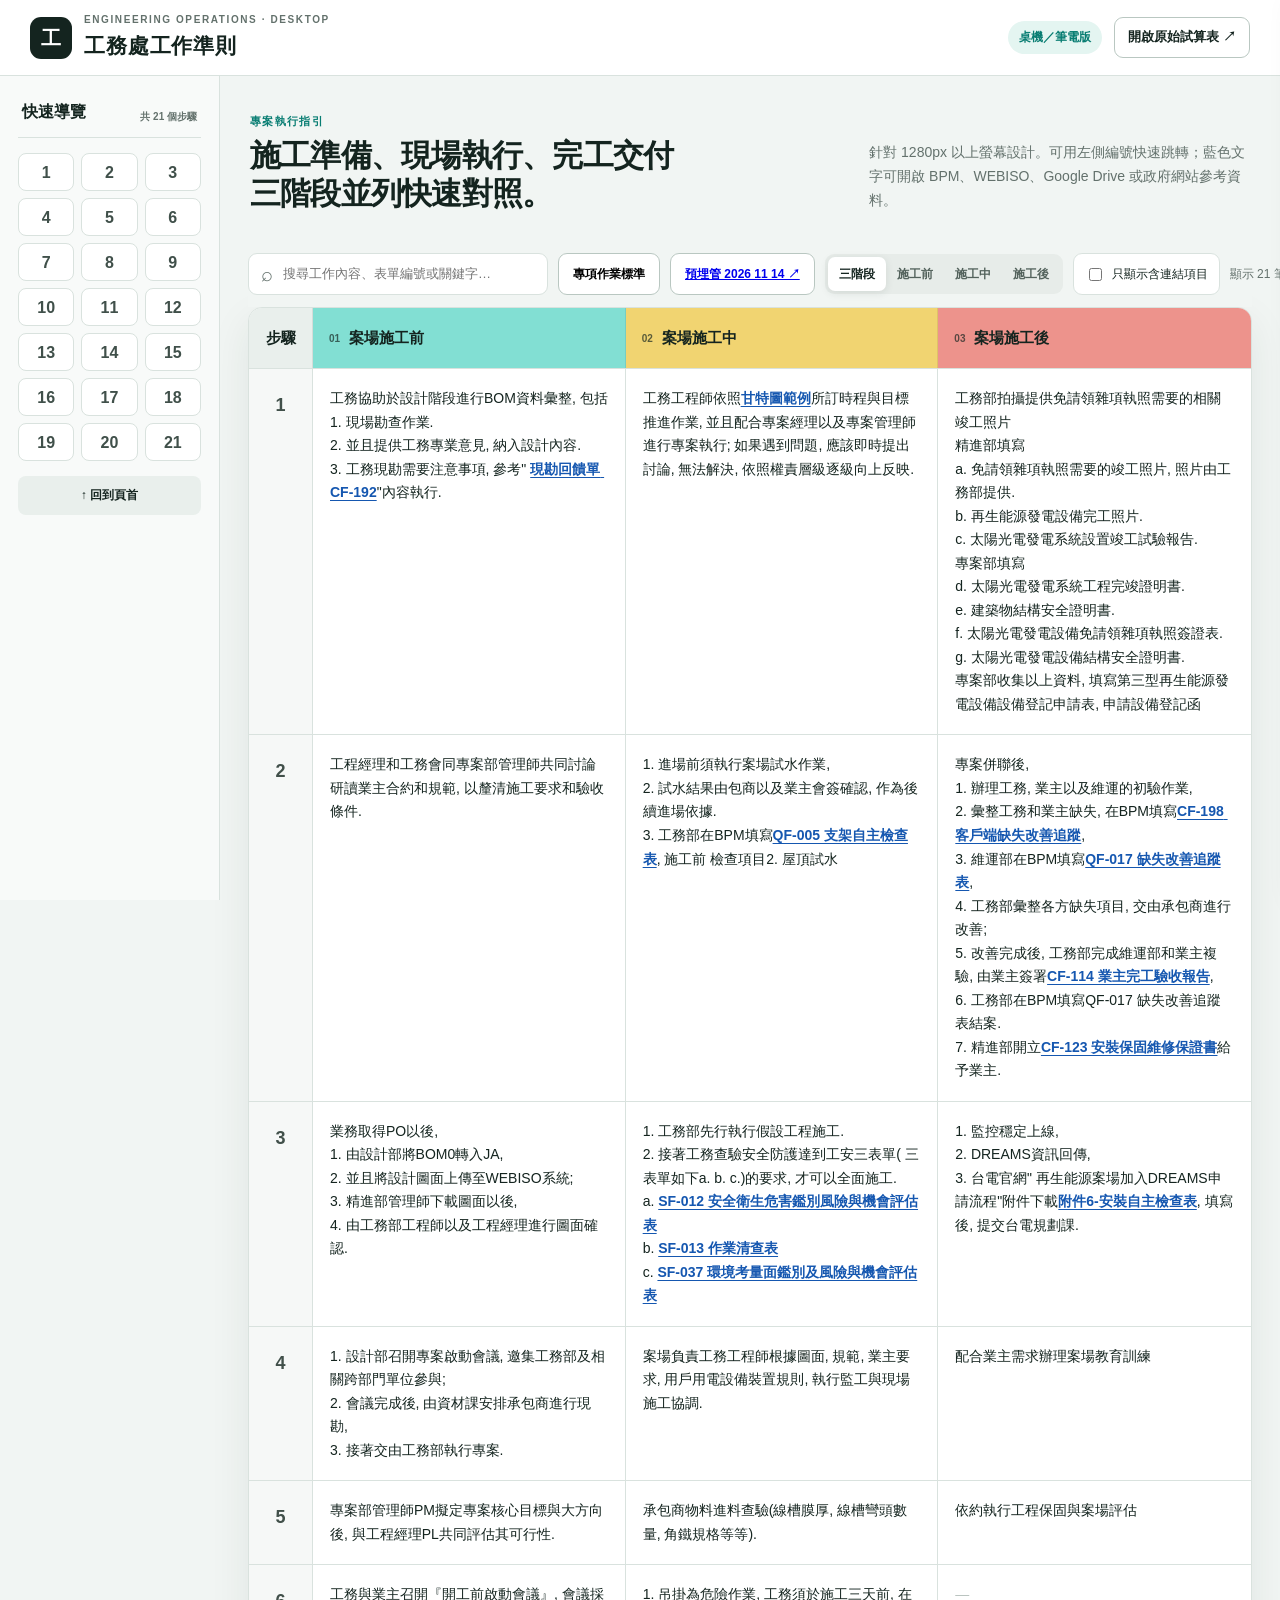
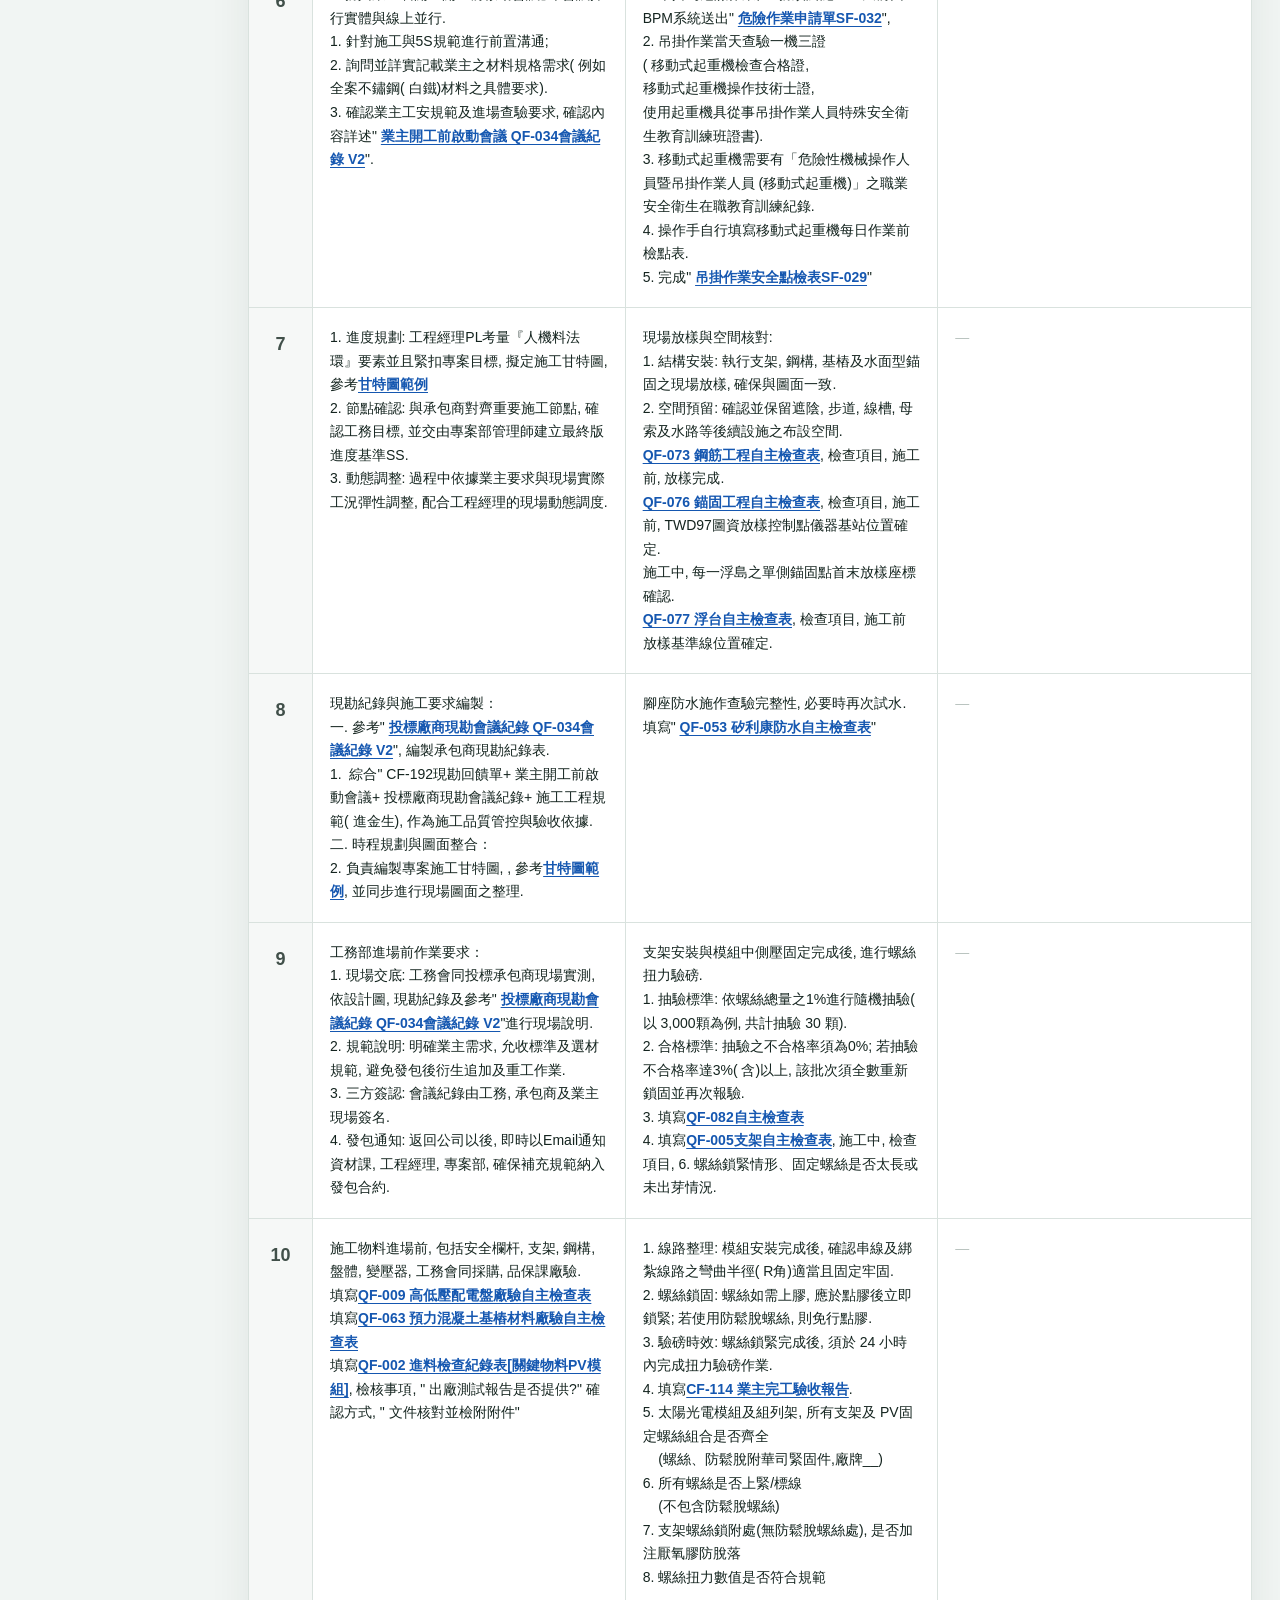
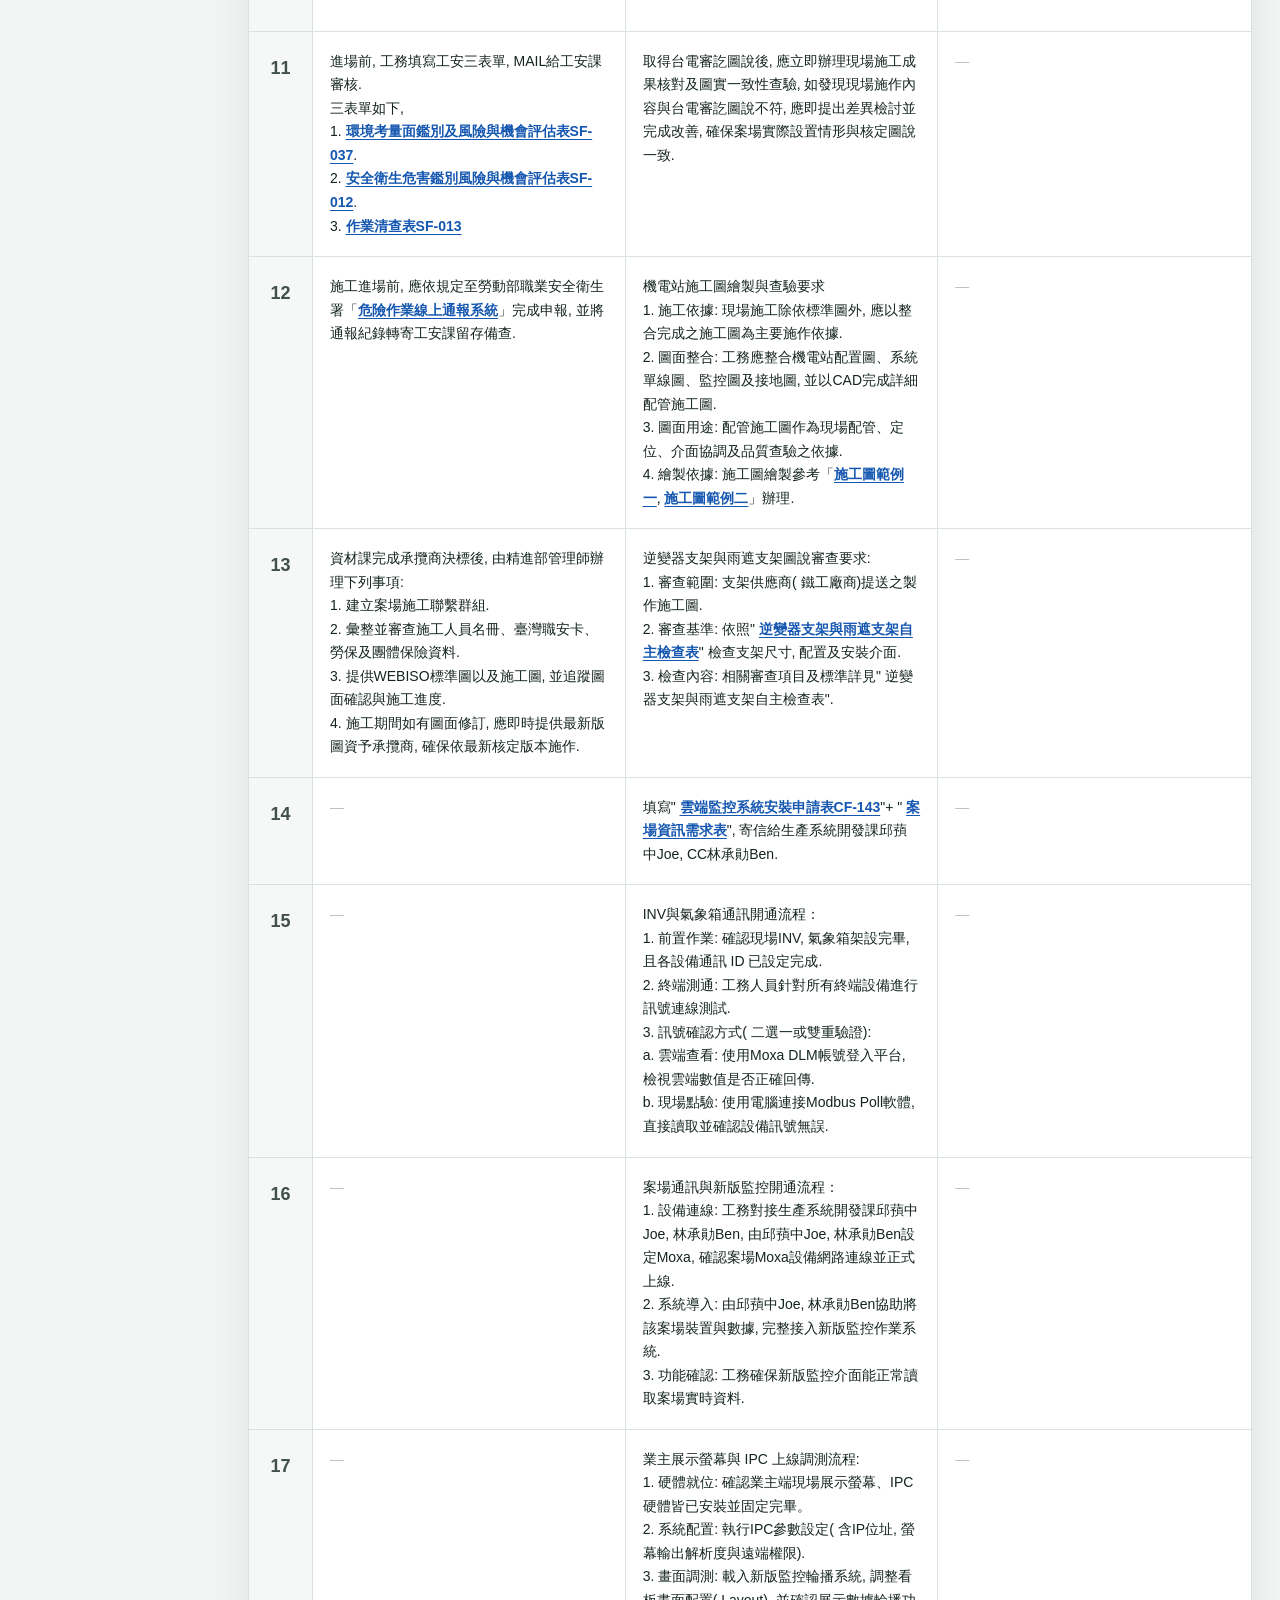
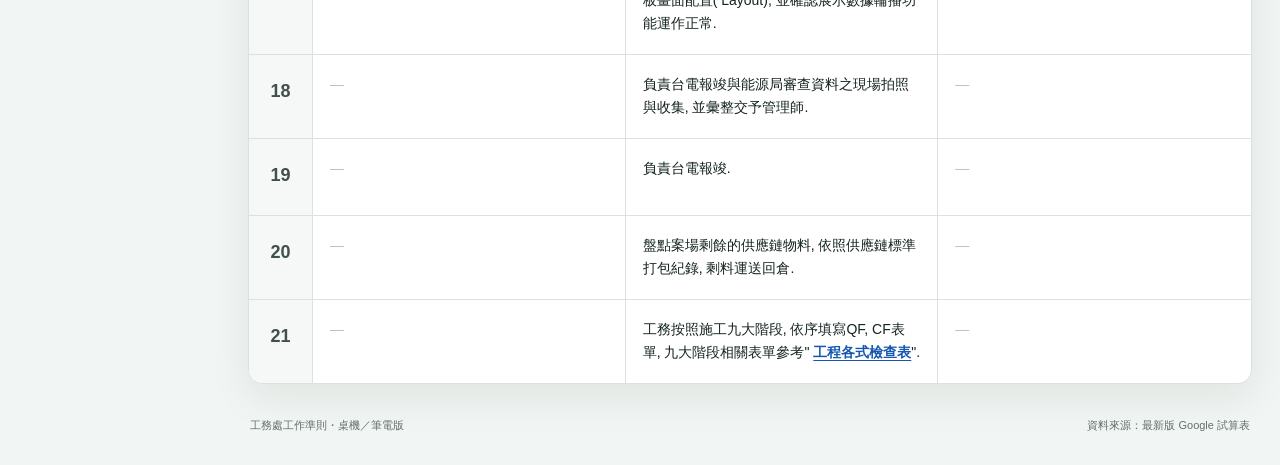
==== commit 4053a6b7: "Link approved conduit reference from homepage and specialty standards" ====
--- a/index.html
+++ b/index.html
@@ -25,6 +25,7 @@
 <button id="cableOpen" class="special-btn" type="button">
   專項作業標準
 </button>
+        <a class="special-btn" href="embedded-conduit-20261114.html">預埋管 2026 11 14 ↗</a>
         <nav class="stage-tabs" aria-label="施工階段"><button class="active" data-stage="all">三階段</button><button data-stage="before">施工前</button><button data-stage="during">施工中</button><button data-stage="after">施工後</button></nav>
         <label class="toggle"><input id="linksOnly" type="checkbox"><span>只顯示含連結項目</span></label>
         <span id="resultCount" class="result-count"></span>
@@ -68,6 +69,8 @@
   </a>
 </section>
 
+<section class="cable-section"><h3>預埋管 2026 11 14</h3><p>配電盤、監控盤、預埋配管與接地測試箱紀錄。</p><a href="embedded-conduit-20261114.html">開啟配管與接地紀錄 ↗</a></section>
+
 <h3>選擇電纜種類</h3>
 
     <div class="cable-options">
